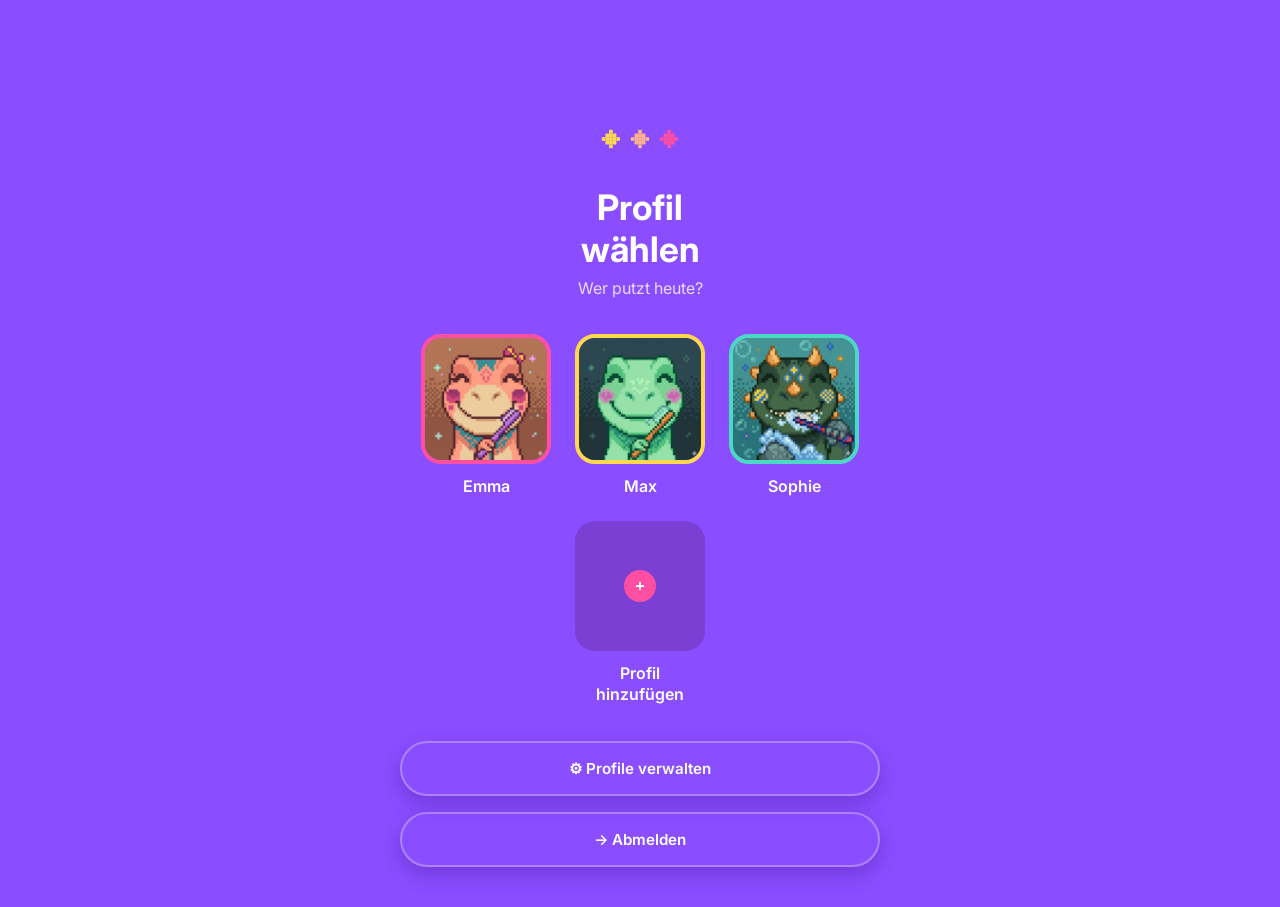
==== choose-profile.html @ 958ca7fd "feat: add generate-profile.html + link from choose-profile" ====
<!DOCTYPE html>
<html lang="de">
  <head>
    <meta charset="UTF-8" />
    <meta name="viewport" content="width=device-width, initial-scale=1.0" />
    <title>Profil wählen</title>
    <link rel="preconnect" href="https://fonts.googleapis.com" />
    <link rel="preconnect" href="https://fonts.gstatic.com" crossorigin />
    <link href="https://fonts.googleapis.com/css2?family=Cousine:ital,wght@0,400;0,700;1,400;1,700&family=Inter:ital,opsz,wght@0,14..32,100..900;1,14..32,100..900&display=swap" rel="stylesheet" />
    <link rel="stylesheet" href="css/style.css" />
  </head>
  <body>
    <main class="page-wrapper">
      <section class="login-wrapper choose-profile-wrapper">

        <div class="intro-dots-wrapper" aria-hidden="true">
          <img src="img/coloured_dots.svg" alt="" class="intro-dots" />
        </div>

        <header class="choose-profile-header">
          <h1 class="title-wrapper">Profil<br>wählen</h1>
          <p class="choose-profile-subtitle">Wer putzt heute?</p>
        </header>

        <div class="profile-grid" role="list">

          <button class="profile-card" role="listitem" data-name="Emma" data-kinder-id="1" onclick="selectProfile(this)" aria-label="Profil Emma wählen">
            <div class="profile-avatar profile-avatar--pink">
              <img src="img/profile_emma.jpg" alt="Emma" loading="lazy" />
            </div>
            <span class="profile-name">Emma</span>
          </button>

          <button class="profile-card" role="listitem" data-name="Max" data-kinder-id="2" onclick="selectProfile(this)" aria-label="Profil Max wählen">
            <div class="profile-avatar profile-avatar--yellow">
              <img src="img/profile_max.jpg" alt="Max" loading="lazy" />
            </div>
            <span class="profile-name">Max</span>
          </button>

          <button class="profile-card" role="listitem" data-name="Sophie" data-kinder-id="3" onclick="selectProfile(this)" aria-label="Profil Sophie wählen">
            <div class="profile-avatar profile-avatar--teal">
              <img src="img/profile_sophie.jpg" alt="Sophie" loading="lazy" />
            </div>
            <span class="profile-name">Sophie</span>
          </button>

          <!-- Profil hinzufügen → generate-profile.html -->
          <a href="generate-profile.html" class="profile-card" role="listitem" aria-label="Profil hinzufügen">
            <div class="profile-avatar profile-avatar--add">
              <img src="img/hinzufuegen.svg" alt="" aria-hidden="true" />
            </div>
            <span class="profile-name">Profil<br>hinzufügen</span>
          </a>

        </div>

        <div class="choose-profile-actions">
          <a href="protected.html" class="intro-button intro-button-secondary">
            <span>⚙ Profile verwalten</span>
          </a>
          <a href="api/logout.php" class="intro-button intro-button-secondary">
            <span>→ Abmelden</span>
          </a>
        </div>

      </section>
    </main>

    <script src="js/auth.js"></script>
    <script src="js/choose-profile.js"></script>
  </body>
</html>
---- css/style.css ----
/* style.css */

:root {
  --color-background: #8a4dff;
  --color-card: rgba(255, 255, 255, 0.16);
  --color-card-border: rgba(255, 255, 255, 0.18);
  --color-input-fill: #9b6fff;
  --color-input-border: #a97eff;
  --color-button-fill: #ff4fa3;
  --color-button-border: #ff8fc0;
  --color-button-secondary: #6f35c9;
  --color-circle-dark: rgba(78, 31, 148, 0.55);
  --color-circle-light: rgba(255, 255, 255, 0.18);
  --color-timer-ring: rgba(180, 145, 255, 0.45);
  --color-timer-accent: #9fe3b0;
  --color-bubble: #f0ecef;
  --color-bubble-text: #3f3151;
  --color-text: #ffffff;
  --color-text-soft: rgba(255, 255, 255, 0.8);
  --color-placeholder: rgba(255, 255, 255, 0.65);
  --color-shadow: rgba(71, 28, 156, 0.35);
  --color-dot-yellow: #ffd84f;
  --color-dot-peach: #ffb38a;
  --color-dot-pink: #ff5aa5;
  --color-dot-blue: #78d9ff;

  --radius-large: 18px;
  --radius-xl: 20px;
  --radius-full: 999px;

  --space-2xs: 0.5rem;
  --space-xs: 0.75rem;
  --space-sm: 1rem;
  --space-md: 1.5rem;
  --space-lg: 2.25rem;
  --space-xl: 3rem;

  --content-width: 345px;
  --content-width-web: 1060px;

  --page-padding-x: 16px;
  --page-padding-top: 48px;
  --page-padding-bottom: 40px;

  --title-size: 2rem;
  --label-size: 1rem;
  --input-size: 1rem;
  --button-size: 1rem;
  --link-size: 1rem;
  --card-title-size: 1.1rem;
  --card-text-size: 1rem;

  --zahn-size: 18px;
  --intro-image-width: 190px;
  --timer-size: 300px;

  --circle-button-size: 40px;
  --circle-button-icon-size: 40px;
}

/* ── Reset ── */
*, *::before, *::after { box-sizing: border-box; margin: 0; padding: 0; }
html, body { min-height: 100%; }
body { font-family: "Inter", sans-serif; background-color: var(--color-background); color: var(--color-text); }
img { display: block; max-width: 100%; }
a { color: inherit; text-decoration: none; }
button { font: inherit; border: none; background: none; cursor: pointer; }

/* ── Layout ── */
.page-wrapper {
  min-height: 100vh;
  display: grid;
  grid-template-columns: minmax(0, 1fr);
  justify-items: center;
  align-content: start;
  padding: var(--page-padding-top) var(--page-padding-x) var(--page-padding-bottom);
}

.login-wrapper {
  width: 100%;
  max-width: var(--content-width);
  display: grid;
  grid-template-columns: 1fr;
  row-gap: var(--space-lg);
}

/* ── Typography ── */
.title-wrapper {
  font-family: "Cousine", monospace;
  font-size: var(--title-size);
  font-weight: 700;
  line-height: 1.1;
  text-transform: uppercase;
}

.zahn { width: var(--zahn-size); height: var(--zahn-size); object-fit: contain; }

/* ── Introduction ── */
.intro-header-wrapper { display: grid; justify-items: center; row-gap: var(--space-xs); }
.intro-heading-wrapper { display: grid; grid-template-columns: auto 1fr auto; width: 100%; max-width: 250px; }
.intro-heading-wrapper .title-wrapper { text-align: center; font-size: 1.7rem; }
.intro-dots-wrapper { display: grid; justify-items: center; align-items: center; }
.intro-dots { width: 80px; height: auto; }
.intro-dot { width: 14px; height: 14px; transform: rotate(45deg); }
.intro-dot-yellow { background-color: var(--color-dot-yellow); }
.intro-dot-peach  { background-color: var(--color-dot-peach); }
.intro-dot-pink   { background-color: var(--color-dot-pink); }
.intro-dot-blue   { background-color: var(--color-dot-blue); }

.intro-image-wrapper { display: grid; justify-items: center; margin-top: var(--space-sm); margin-bottom: var(--space-sm); }
.intro-image { width: var(--intro-image-width); height: auto; object-fit: contain; }

.intro-card-wrapper {
  display: grid; row-gap: var(--space-sm); padding: 28px 20px 24px;
  border: 2px solid var(--color-card-border); border-radius: var(--radius-xl);
  background-color: var(--color-card); text-align: center;
}
.intro-card-title { font-size: var(--card-title-size); font-weight: 700; line-height: 1.35; }
.intro-card-text  { color: var(--color-text-soft); font-size: var(--card-text-size); line-height: 1.5; }

.intro-actions-wrapper { display: grid; grid-template-columns: 1fr; row-gap: var(--space-sm); margin-top: var(--space-sm); }

.intro-button {
  width: 100%; min-height: 58px;
  display: grid; grid-auto-flow: column; justify-content: center; align-items: center; gap: 10px;
  padding: var(--space-sm); border-radius: var(--radius-large);
  font-size: var(--button-size); font-weight: 700; box-shadow: 0 8px 18px var(--color-shadow);
}
.intro-button-primary   { background-color: var(--color-button-fill); border: 2px solid var(--color-button-border); color: var(--color-text); }
.intro-button-secondary { background-color: var(--color-button-secondary); border: 2px solid transparent; color: var(--color-text); }

/* ── Login / Register ── */
.form-wrapper  { display: grid; grid-template-columns: 1fr; row-gap: var(--space-lg); }
.input-wrapper { display: grid; grid-template-columns: 1fr; row-gap: var(--space-2xs); }
.input-wrapper label { font-size: var(--label-size); font-weight: 600; }
.input-wrapper input {
  width: 100%; min-height: 56px; padding: var(--space-sm);
  border: 2px solid var(--color-input-border); border-radius: var(--radius-large);
  background-color: var(--color-input-fill); color: var(--color-text);
  font-size: var(--input-size); outline: none;
}
.input-wrapper input::placeholder { color: var(--color-placeholder); }
.input-wrapper input:focus { border-color: var(--color-text); }

.button-wrapper { display: grid; grid-template-columns: 1fr; }
.button-wrapper button {
  width: 100%; min-height: 58px; padding: var(--space-sm);
  border: 2px solid var(--color-button-border); border-radius: var(--radius-large);
  background-color: var(--color-button-fill); color: var(--color-text);
  font-size: var(--button-size); font-weight: 700; box-shadow: 0 8px 18px var(--color-shadow);
}
.button-wrapper button:active, .intro-button:active { transform: translateY(1px); }

.register-wrapper { text-align: center; color: var(--color-text-soft); font-size: var(--link-size); font-weight: 600; }
.register-wrapper a:hover { text-decoration: underline; }

/* ── Choose Profile ── */
.choose-profile-wrapper { align-items: center; text-align: center; row-gap: var(--space-lg); padding-top: var(--space-xl); }
.choose-profile-header { display: grid; row-gap: var(--space-2xs); }
.choose-profile-header .title-wrapper { font-family: "Inter", sans-serif; font-size: 2.2rem; font-weight: 700; line-height: 1.2; text-transform: none; }
.choose-profile-subtitle { color: var(--color-text-soft); font-size: 1rem; }
.profile-grid { display: flex; flex-wrap: wrap; justify-content: center; gap: var(--space-md); width: 100%; }
.profile-card { display: grid; justify-items: center; row-gap: var(--space-xs); background: none; border: none; cursor: pointer; padding: 0; color: var(--color-text); flex: 0 0 calc(25% - var(--space-md)); min-width: 130px; max-width: 160px; }
@media (max-width: 600px) { .profile-card { flex: 0 0 calc(33.333% - var(--space-md)); } }
@media (max-width: 420px) { .profile-card { flex: 0 0 calc(50% - var(--space-md)); } }
.profile-card:active .profile-avatar { transform: scale(0.95); }
.profile-avatar { width: 100%; max-width: 130px; aspect-ratio: 1/1; border-radius: 20px; border: 4px solid transparent; overflow: hidden; transition: transform 0.15s ease; background-color: var(--color-circle-dark); }
.profile-avatar img { width: 100%; height: 100%; object-fit: cover; }
.profile-avatar--pink   { border-color: #ff4fa3; }
.profile-avatar--yellow { border-color: #ffd84f; }
.profile-avatar--teal   { border-color: #4cd9c4; }
.profile-avatar--add    { background-color: #7b3fd4; border-color: transparent; display: grid; place-items: center; }
.profile-avatar--add img { width: 40px; height: 40px; object-fit: contain; }
.profile-card--add { cursor: default; opacity: 0.85; }
.profile-name { font-size: 1rem; font-weight: 600; line-height: 1.3; text-align: center; }
.choose-profile-actions { display: grid; grid-template-columns: 1fr; row-gap: var(--space-sm); width: 100%; }
.choose-profile-actions .intro-button { background-color: transparent; border: 2px solid rgba(255,255,255,0.3); font-size: 0.95rem; font-weight: 600; min-height: 50px; border-radius: var(--radius-full); display: grid; place-items: center; }

/* ── Brushing Page ── */
.page-wrapper-brushing { padding-top: var(--page-padding-top); }

.brushing-wrapper { display: grid; grid-template-columns: 1fr; row-gap: var(--space-md); }

.brushing-header-wrapper {
  display: grid;
  grid-template-columns: var(--circle-button-size) 1fr var(--circle-button-size);
  align-items: center;
  column-gap: var(--space-sm);
}

.brushing-title-wrapper { display: grid; justify-items: center; row-gap: var(--space-2xs); text-align: center; }
.brushing-title-wrapper .title-wrapper { font-size: 1.95rem; }
.brushing-name { color: var(--color-text-soft); font-size: 1.25rem; line-height: 1.3; }

.circle-button { width: var(--circle-button-size); height: var(--circle-button-size); min-width: var(--circle-button-size); min-height: var(--circle-button-size); display: grid; place-items: center; border-radius: 50%; background-color: var(--color-circle-dark); box-shadow: 0 6px 14px var(--color-shadow); }
.circle-button-light { background-color: var(--color-circle-light); }
.circle-button-icon  { width: var(--circle-button-icon-size); height: var(--circle-button-icon-size); object-fit: contain; }

.brushing-stage-wrapper { display: grid; grid-template-columns: 1fr; row-gap: var(--space-lg); justify-items: center; align-items: center; }

.timer-wrapper { display: grid; justify-items: center; width: 100%; }

.brushing-character-wrapper { display: grid; justify-items: center; row-gap: var(--space-sm); }
.brushing-image-wrapper { margin: 0; }
.brushing-image { width: 145px; }

.speech-bubble-wrapper {
  width: 100%; max-width: 220px; justify-self: center; position: relative;
  padding: 18px 20px; border-radius: 16px; background-color: var(--color-bubble);
  box-shadow: 0 8px 18px rgba(49,25,93,0.2); text-align: center;
}
.speech-bubble-wrapper::before {
  content: ""; position: absolute; top: -10px; left: 50%;
  width: 20px; height: 20px; background-color: var(--color-bubble);
  transform: translateX(-50%) rotate(45deg);
}
.speech-bubble-text { color: var(--color-bubble-text); font-size: 1.1rem; line-height: 1.35; }

.brushing-actions-wrapper { display: grid; grid-template-columns: 1fr; row-gap: var(--space-sm); }
.button-icon-image { width: 14px; height: 14px; object-fit: contain; }
.navigation { display: none; }

/* ── Ring Timer ── */
.ring-timer {
  position: relative;
  width: min(var(--timer-size), 100%);
  aspect-ratio: 1;
}
.ring-svg {
  width: 100%; height: 100%;
  transform: rotate(-90deg);
}
.ring-track {
  fill: none;
  stroke: rgba(180, 145, 255, 0.35);
  stroke-width: 18;
}
.ring-progress {
  fill: none;
  stroke: #9fe3b0;
  stroke-width: 18;
  stroke-linecap: round;
  transition: stroke-dashoffset 0.9s ease;
}
.ring-center {
  position: absolute; inset: 0;
  display: flex;
  flex-direction: column;
  align-items: center;
  justify-content: center;
  gap: var(--space-xs);
}

.ring-time {
  font-family: "Cousine", monospace;
  font-size: clamp(2.8rem, 15vw, 5rem);
  font-weight: 500; line-height: 1;
  color: var(--color-text);
}

/* ── Sensor Badge ── */
.sensor-badge {
  display: inline-flex; align-items: center; gap: 8px;
  padding: 6px 16px; border-radius: var(--radius-full);
  font-size: .85rem; font-weight: 700;
  background: rgba(255,255,255,.15);
  border: 1px solid rgba(255,255,255,.22);
}
.sensor-dot { width: 8px; height: 8px; border-radius: 50%; flex-shrink: 0; }
.sensor-badge.active .sensor-dot {
  background: var(--color-timer-accent);
  box-shadow: 0 0 0 3px rgba(159,227,176,.35);
  animation: blink-dot 1s ease-in-out infinite;
}
.sensor-badge.waiting .sensor-dot { background: var(--color-dot-yellow); }
.sensor-badge.paused  .sensor-dot { background: var(--color-dot-peach); }

@keyframes blink-dot {
  0%,100% { opacity:1; } 50% { opacity:.3; }
}

/* ── Responsive ── */
@media (min-width: 480px) {
  :root {
    --content-width: 360px;
    --title-size: 2.1rem;
    --intro-image-width: 205px;
    --timer-size: 340px;
  }
  .intro-heading-wrapper { max-width: 265px; }
}

@media (min-width: 768px) {
  :root {
    --content-width: 440px;
    --page-padding-top: 80px;
    --title-size: 2.2rem;
    --label-size: 1.05rem;
    --input-size: 1.05rem;
    --button-size: 1.05rem;
    --link-size: 1.05rem;
    --card-title-size: 1.3rem;
    --card-text-size: 1.05rem;
    --zahn-size: 20px;
    --intro-image-width: 220px;
    --timer-size: 420px;
  }
  .intro-heading-wrapper { max-width: 290px; }
  .intro-heading-wrapper .title-wrapper { font-size: 1.95rem; }
  .intro-card-wrapper { padding: 32px 28px 28px; }
  .brushing-title-wrapper .title-wrapper { font-size: 2.2rem; }
  .brushing-image { width: 165px; }
}

@media (min-width: 900px) {
  .page-wrapper-brushing { padding-top: 88px; padding-bottom: 64px; }

  .brushing-wrapper { max-width: var(--content-width-web); row-gap: 56px; }

  .brushing-stage-wrapper {
    grid-template-columns: 1fr auto;
    align-items: center;
    column-gap: 48px;
    width: 100%;
    justify-self: center;
  }

  .timer-wrapper    { justify-self: end; align-self: center; }

  .brushing-character-wrapper { justify-self: start; align-self: center; row-gap: 12px; }
  .speech-bubble-wrapper { max-width: 168px; padding: 16px 18px; }
  .speech-bubble-text { font-size: 1rem; }

  .brushing-actions-wrapper { width: 100%; max-width: 460px; justify-self: center; margin-top: 0; }
  .intro-button { min-height: 48px; font-size: 0.95rem; }
}

@media (min-width: 1024px) {
  :root {
    --content-width: 480px;
    --page-padding-x: 32px;
    --title-size: 2.4rem;
    --zahn-size: 22px;
    --intro-image-width: 235px;
    --timer-size: 500px;
  }
}

@media (min-width: 1440px) {
  :root {
    --content-width: 520px;
    --title-size: 2.6rem;
    --zahn-size: 24px;
    --intro-image-width: 250px;
  }
}
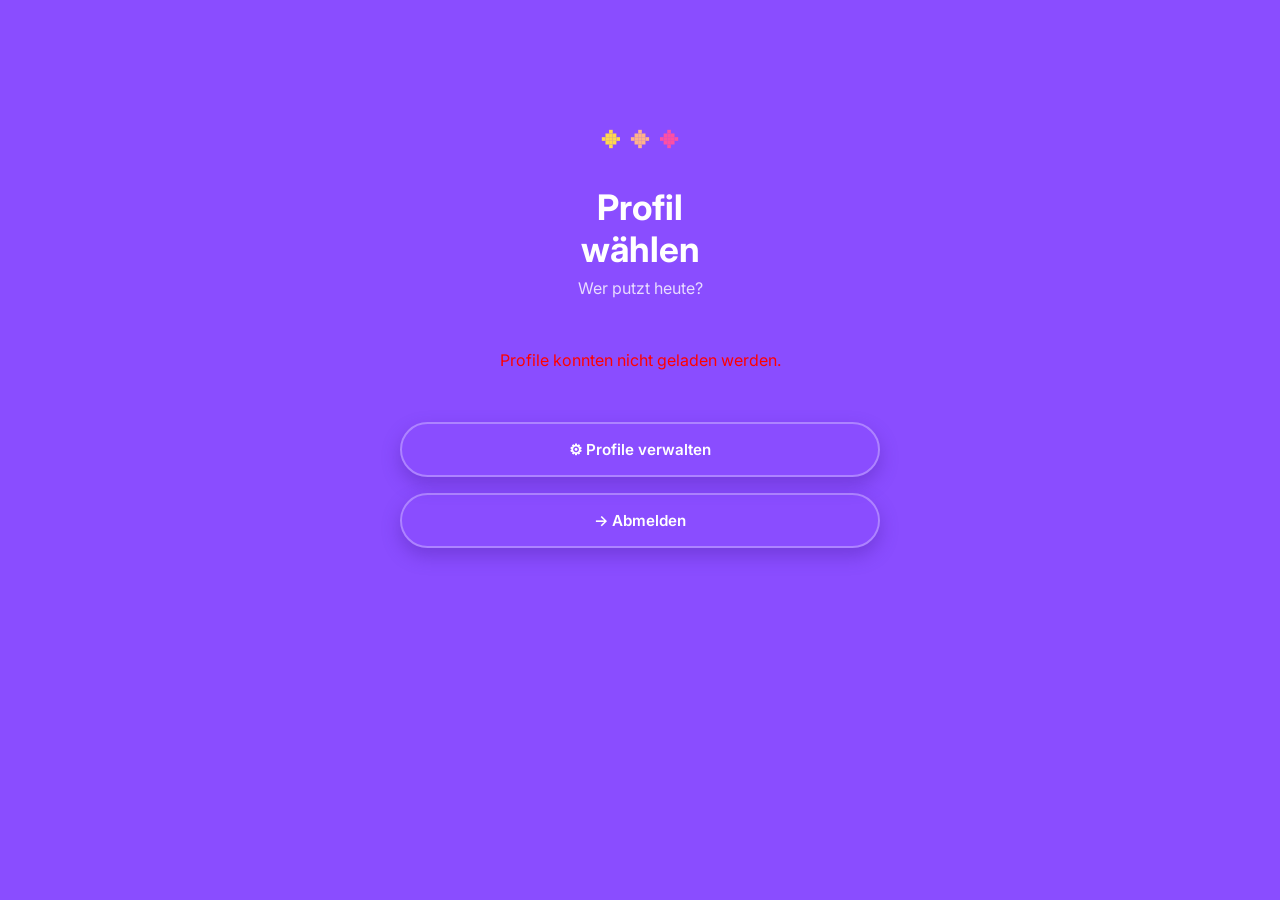
==== commit 0faabdda: "feat: dynamische Profile – zufälliger Avatar, choose-profile ohne hardcode, Name aus DB auf index.ht" ====
--- a/choose-profile.html
+++ b/choose-profile.html
@@ -22,37 +22,12 @@
           <p class="choose-profile-subtitle">Wer putzt heute?</p>
         </header>
 
-        <div class="profile-grid" role="list">
-
-          <button class="profile-card" role="listitem" data-name="Emma" data-kinder-id="1" onclick="selectProfile(this)" aria-label="Profil Emma wählen">
-            <div class="profile-avatar profile-avatar--pink">
-              <img src="img/profile_emma.jpg" alt="Emma" loading="lazy" />
-            </div>
-            <span class="profile-name">Emma</span>
-          </button>
-
-          <button class="profile-card" role="listitem" data-name="Max" data-kinder-id="2" onclick="selectProfile(this)" aria-label="Profil Max wählen">
-            <div class="profile-avatar profile-avatar--yellow">
-              <img src="img/profile_max.jpg" alt="Max" loading="lazy" />
-            </div>
-            <span class="profile-name">Max</span>
-          </button>
-
-          <button class="profile-card" role="listitem" data-name="Sophie" data-kinder-id="3" onclick="selectProfile(this)" aria-label="Profil Sophie wählen">
-            <div class="profile-avatar profile-avatar--teal">
-              <img src="img/profile_sophie.jpg" alt="Sophie" loading="lazy" />
-            </div>
-            <span class="profile-name">Sophie</span>
-          </button>
-
-          <!-- Profil hinzufügen → generate-profile.html -->
-          <a href="generate-profile.html" class="profile-card" role="listitem" aria-label="Profil hinzufügen">
-            <div class="profile-avatar profile-avatar--add">
-              <img src="img/hinzufuegen.svg" alt="" aria-hidden="true" />
-            </div>
-            <span class="profile-name">Profil<br>hinzufügen</span>
-          </a>
-
+        <!-- Profile werden per JS befüllt -->
+        <div class="profile-grid" role="list" id="profileGrid">
+          <div class="profile-card profile-loading" aria-label="Lädt…" aria-busy="true">
+            <div class="profile-avatar"></div>
+            <span class="profile-name">…</span>
+          </div>
         </div>
 
         <div class="choose-profile-actions">
@@ -69,5 +44,61 @@
 
     <script src="js/auth.js"></script>
     <script src="js/choose-profile.js"></script>
+    <script>
+      async function loadProfiles() {
+        const grid = document.getElementById('profileGrid');
+
+        try {
+          const res  = await fetch('api/get-profiles.php');
+          const data = await res.json();
+
+          // Grid leeren (Lade-Platzhalter entfernen)
+          grid.innerHTML = '';
+
+          if (data.status === 'success') {
+            data.kinder.forEach(kind => {
+              const btn = document.createElement('button');
+              btn.className = 'profile-card';
+              btn.setAttribute('role', 'listitem');
+              btn.setAttribute('data-name', kind.name);
+              btn.setAttribute('data-kinder-id', kind.id);
+              btn.setAttribute('aria-label', 'Profil ' + kind.name + ' wählen');
+              btn.addEventListener('click', () => selectProfile(btn));
+
+              // Avatar: Bild wenn vorhanden, sonst Initiale
+              const avatarHTML = kind.avatar
+                ? `<img src="/${kind.avatar}" alt="${kind.name}" loading="lazy" />`
+                : `<span class="profile-initial">${kind.name.charAt(0).toUpperCase()}</span>`;
+
+              btn.innerHTML = `
+                <div class="profile-avatar">${avatarHTML}</div>
+                <span class="profile-name">${kind.name}</span>
+              `;
+              grid.appendChild(btn);
+            });
+          }
+
+          // "Profil hinzufügen"-Button immer am Ende
+          const addLink = document.createElement('a');
+          addLink.href = 'generate-profile.html';
+          addLink.className = 'profile-card';
+          addLink.setAttribute('role', 'listitem');
+          addLink.setAttribute('aria-label', 'Profil hinzufügen');
+          addLink.innerHTML = `
+            <div class="profile-avatar profile-avatar--add">
+              <img src="img/hinzufuegen.svg" alt="" aria-hidden="true" />
+            </div>
+            <span class="profile-name">Profil<br>hinzufügen</span>
+          `;
+          grid.appendChild(addLink);
+
+        } catch (e) {
+          console.error('Profile laden fehlgeschlagen:', e);
+          grid.innerHTML = '<p style="color:var(--color-error,red);padding:1rem;">Profile konnten nicht geladen werden.</p>';
+        }
+      }
+
+      loadProfiles();
+    </script>
   </body>
 </html>
--- a/css/style.css
+++ b/css/style.css
@@ -176,6 +176,128 @@
 .choose-profile-actions { display: grid; grid-template-columns: 1fr; row-gap: var(--space-sm); width: 100%; }
 .choose-profile-actions .intro-button { background-color: transparent; border: 2px solid rgba(255,255,255,0.3); font-size: 0.95rem; font-weight: 600; min-height: 50px; border-radius: var(--radius-full); display: grid; place-items: center; }
 
+/* ── Generate Profile ── */
+.gen-profile-wrapper {
+  row-gap: var(--space-lg);
+  padding-top: var(--space-sm);
+}
+
+.gen-profile-header {
+  display: grid;
+  grid-template-columns: var(--circle-button-size) 1fr;
+  align-items: start;
+  column-gap: var(--space-sm);
+}
+
+.gen-profile-title {
+  font-family: "Inter", sans-serif;
+  font-size: 2.2rem;
+  font-weight: 700;
+  line-height: 1.15;
+  text-transform: none;
+  text-align: center;
+  padding-right: var(--circle-button-size);
+}
+
+/* Avatar */
+.gen-avatar-wrapper {
+  display: grid;
+  justify-items: center;
+  row-gap: var(--space-xs);
+}
+
+.gen-avatar-img-box {
+  position: relative;
+  width: 150px;
+  height: 150px;
+}
+
+.gen-avatar-img {
+  width: 150px;
+  height: 150px;
+  border-radius: var(--radius-xl);
+  object-fit: cover;
+  border: 3px solid #ff8fc0;
+  display: block;
+}
+
+.gen-avatar-edit-btn {
+  position: absolute;
+  bottom: -8px;
+  right: -8px;
+  width: 44px;
+  height: 44px;
+  border-radius: 50%;
+  background: #ff4fa3;
+  color: #fff;
+  display: grid;
+  place-items: center;
+  box-shadow: 0 4px 14px rgba(0,0,0,0.3);
+  border: none;
+  cursor: pointer;
+  transition: transform 0.15s ease;
+}
+.gen-avatar-edit-btn:active { transform: scale(0.93); }
+
+.gen-avatar-label {
+  color: var(--color-text-soft);
+  font-size: 0.9rem;
+  font-weight: 600;
+  margin-top: var(--space-2xs);
+}
+
+/* Form card */
+.gen-form-card {
+  width: 100%;
+  background: var(--color-card);
+  border: 1px solid var(--color-card-border);
+  border-radius: var(--radius-xl);
+  padding: 24px 20px 28px;
+  display: grid;
+  row-gap: var(--space-md);
+}
+
+/* Input with info icon */
+.gen-input-icon-wrapper {
+  position: relative;
+  display: grid;
+}
+.gen-input-icon-wrapper input {
+  padding-right: 52px;
+}
+
+.gen-info-btn {
+  position: absolute;
+  right: 12px;
+  top: 50%;
+  transform: translateY(-50%);
+  width: 34px;
+  height: 34px;
+  border-radius: 8px;
+  background: rgba(255,255,255,0.18);
+  border: none;
+  display: grid;
+  place-items: center;
+  color: var(--color-text);
+  cursor: pointer;
+  transition: background 0.15s ease;
+}
+.gen-info-btn:hover { background: rgba(255,255,255,0.28); }
+
+.gen-info-text {
+  color: var(--color-text-soft);
+  font-size: 0.85rem;
+  line-height: 1.5;
+  margin-top: var(--space-2xs);
+}
+
+/* Submit button — pill shape */
+.gen-submit-btn {
+  border-radius: var(--radius-full) !important;
+  min-height: 62px !important;
+  font-size: 1.05rem !important;
+}
+
 /* ── Brushing Page ── */
 .page-wrapper-brushing { padding-top: var(--page-padding-top); }
 
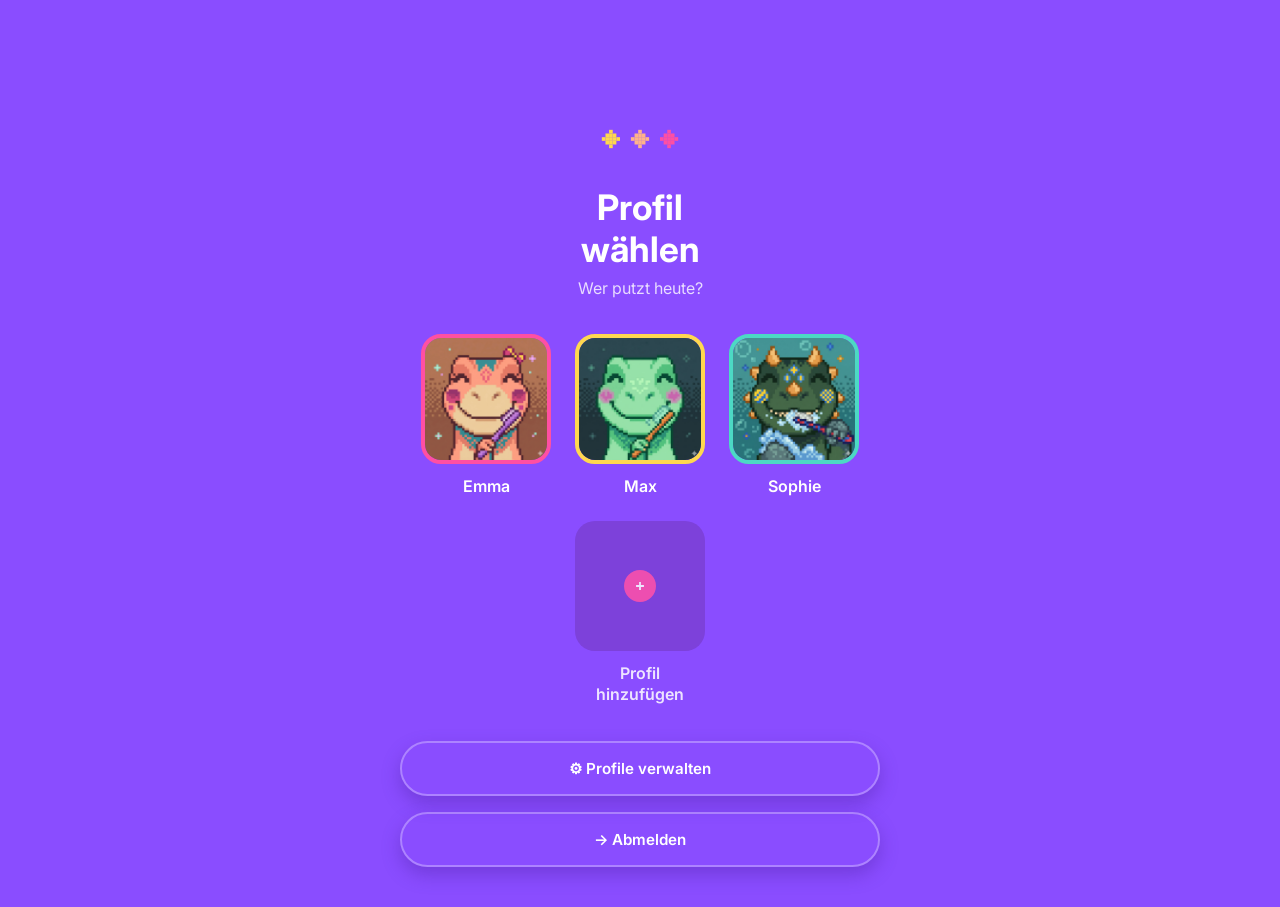
==== commit 7877bed9: "choose profile update" ====
--- a/choose-profile.html
+++ b/choose-profile.html
@@ -4,32 +4,95 @@
     <meta charset="UTF-8" />
     <meta name="viewport" content="width=device-width, initial-scale=1.0" />
     <title>Profil wählen</title>
+
+    <!-- Google Fonts -->
     <link rel="preconnect" href="https://fonts.googleapis.com" />
     <link rel="preconnect" href="https://fonts.gstatic.com" crossorigin />
-    <link href="https://fonts.googleapis.com/css2?family=Cousine:ital,wght@0,400;0,700;1,400;1,700&family=Inter:ital,opsz,wght@0,14..32,100..900;1,14..32,100..900&display=swap" rel="stylesheet" />
+    <link
+      href="https://fonts.googleapis.com/css2?family=Cousine:ital,wght@0,400;0,700;1,400;1,700&family=Inter:ital,opsz,wght@0,14..32,100..900;1,14..32,100..900&display=swap"
+      rel="stylesheet"
+    />
+
     <link rel="stylesheet" href="css/style.css" />
   </head>
   <body>
     <main class="page-wrapper">
       <section class="login-wrapper choose-profile-wrapper">
 
+        <!-- Deko-Punkte oben -->
         <div class="intro-dots-wrapper" aria-hidden="true">
           <img src="img/coloured_dots.svg" alt="" class="intro-dots" />
         </div>
 
+        <!-- Titel -->
         <header class="choose-profile-header">
           <h1 class="title-wrapper">Profil<br>wählen</h1>
           <p class="choose-profile-subtitle">Wer putzt heute?</p>
         </header>
 
-        <!-- Profile werden per JS befüllt -->
-        <div class="profile-grid" role="list" id="profileGrid">
-          <div class="profile-card profile-loading" aria-label="Lädt…" aria-busy="true">
-            <div class="profile-avatar"></div>
-            <span class="profile-name">…</span>
+        <!-- Profilgitter: 4 Kolonnen Desktop → 3 → 2 Mobile -->
+        <div class="profile-grid" role="list">
+
+          <!-- Profil: Emma | data-kinder-id = ID aus kinder-Tabelle -->
+          <button
+            class="profile-card"
+            role="listitem"
+            data-name="Emma"
+            data-kinder-id="1"
+            onclick="selectProfile(this)"
+            aria-label="Profil Emma wählen"
+          >
+            <div class="profile-avatar profile-avatar--pink">
+              <img src="img/profile_emma.jpg" alt="Emma" loading="lazy" />
+            </div>
+            <span class="profile-name">Emma</span>
+          </button>
+
+          <!-- Profil: Max -->
+          <button
+            class="profile-card"
+            role="listitem"
+            data-name="Max"
+            data-kinder-id="2"
+            onclick="selectProfile(this)"
+            aria-label="Profil Max wählen"
+          >
+            <div class="profile-avatar profile-avatar--yellow">
+              <img src="img/profile_max.jpg" alt="Max" loading="lazy" />
+            </div>
+            <span class="profile-name">Max</span>
+          </button>
+
+          <!-- Profil: Sophie -->
+          <button
+            class="profile-card"
+            role="listitem"
+            data-name="Sophie"
+            data-kinder-id="3"
+            onclick="selectProfile(this)"
+            aria-label="Profil Sophie wählen"
+          >
+            <div class="profile-avatar profile-avatar--teal">
+              <img src="img/profile_sophie.jpg" alt="Sophie" loading="lazy" />
+            </div>
+            <span class="profile-name">Sophie</span>
+          </button>
+
+          <!-- Profil hinzufügen (noch nicht aktiv) -->
+          <div
+            class="profile-card profile-card--add"
+            role="listitem"
+            aria-label="Profil hinzufügen (noch nicht verfügbar)"
+          >
+            <div class="profile-avatar profile-avatar--add">
+              <img src="img/hinzufuegen.svg" alt="" aria-hidden="true" />
+            </div>
+            <span class="profile-name">Profil<br>hinzufügen</span>
           </div>
+
         </div>
 
+        <!-- Aktionsbuttons -->
         <div class="choose-profile-actions">
           <a href="protected.html" class="intro-button intro-button-secondary">
             <span>⚙ Profile verwalten</span>
@@ -44,61 +107,5 @@
 
     <script src="js/auth.js"></script>
     <script src="js/choose-profile.js"></script>
-    <script>
-      async function loadProfiles() {
-        const grid = document.getElementById('profileGrid');
-
-        try {
-          const res  = await fetch('api/get-profiles.php');
-          const data = await res.json();
-
-          // Grid leeren (Lade-Platzhalter entfernen)
-          grid.innerHTML = '';
-
-          if (data.status === 'success') {
-            data.kinder.forEach(kind => {
-              const btn = document.createElement('button');
-              btn.className = 'profile-card';
-              btn.setAttribute('role', 'listitem');
-              btn.setAttribute('data-name', kind.name);
-              btn.setAttribute('data-kinder-id', kind.id);
-              btn.setAttribute('aria-label', 'Profil ' + kind.name + ' wählen');
-              btn.addEventListener('click', () => selectProfile(btn));
-
-              // Avatar: Bild wenn vorhanden, sonst Initiale
-              const avatarHTML = kind.avatar
-                ? `<img src="/${kind.avatar}" alt="${kind.name}" loading="lazy" />`
-                : `<span class="profile-initial">${kind.name.charAt(0).toUpperCase()}</span>`;
-
-              btn.innerHTML = `
-                <div class="profile-avatar">${avatarHTML}</div>
-                <span class="profile-name">${kind.name}</span>
-              `;
-              grid.appendChild(btn);
-            });
-          }
-
-          // "Profil hinzufügen"-Button immer am Ende
-          const addLink = document.createElement('a');
-          addLink.href = 'generate-profile.html';
-          addLink.className = 'profile-card';
-          addLink.setAttribute('role', 'listitem');
-          addLink.setAttribute('aria-label', 'Profil hinzufügen');
-          addLink.innerHTML = `
-            <div class="profile-avatar profile-avatar--add">
-              <img src="img/hinzufuegen.svg" alt="" aria-hidden="true" />
-            </div>
-            <span class="profile-name">Profil<br>hinzufügen</span>
-          `;
-          grid.appendChild(addLink);
-
-        } catch (e) {
-          console.error('Profile laden fehlgeschlagen:', e);
-          grid.innerHTML = '<p style="color:var(--color-error,red);padding:1rem;">Profile konnten nicht geladen werden.</p>';
-        }
-      }
-
-      loadProfiles();
-    </script>
   </body>
-</html>
+</html>
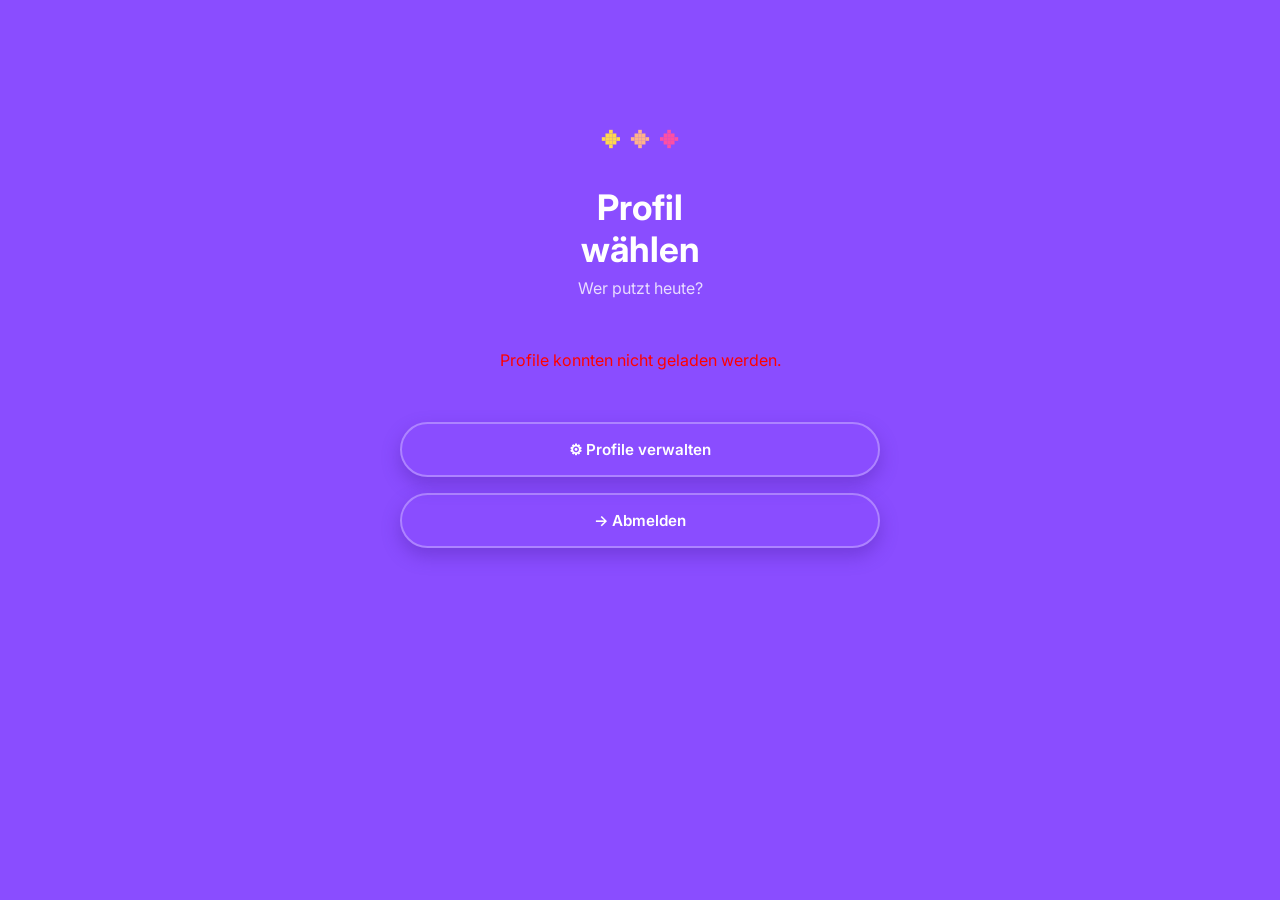
==== commit f179baad: "update choose-profile" ====
--- a/choose-profile.html
+++ b/choose-profile.html
@@ -4,95 +4,29 @@
     <meta charset="UTF-8" />
     <meta name="viewport" content="width=device-width, initial-scale=1.0" />
     <title>Profil wählen</title>
-
-    <!-- Google Fonts -->
     <link rel="preconnect" href="https://fonts.googleapis.com" />
     <link rel="preconnect" href="https://fonts.gstatic.com" crossorigin />
-    <link
-      href="https://fonts.googleapis.com/css2?family=Cousine:ital,wght@0,400;0,700;1,400;1,700&family=Inter:ital,opsz,wght@0,14..32,100..900;1,14..32,100..900&display=swap"
-      rel="stylesheet"
-    />
-
+    <link href="https://fonts.googleapis.com/css2?family=Cousine:ital,wght@0,400;0,700;1,400;1,700&family=Inter:ital,opsz,wght@0,14..32,100..900;1,14..32,100..900&display=swap" rel="stylesheet" />
     <link rel="stylesheet" href="css/style.css" />
   </head>
   <body>
     <main class="page-wrapper">
       <section class="login-wrapper choose-profile-wrapper">
 
-        <!-- Deko-Punkte oben -->
         <div class="intro-dots-wrapper" aria-hidden="true">
           <img src="img/coloured_dots.svg" alt="" class="intro-dots" />
         </div>
 
-        <!-- Titel -->
         <header class="choose-profile-header">
           <h1 class="title-wrapper">Profil<br>wählen</h1>
           <p class="choose-profile-subtitle">Wer putzt heute?</p>
         </header>
 
-        <!-- Profilgitter: 4 Kolonnen Desktop → 3 → 2 Mobile -->
-        <div class="profile-grid" role="list">
-
-          <!-- Profil: Emma | data-kinder-id = ID aus kinder-Tabelle -->
-          <button
-            class="profile-card"
-            role="listitem"
-            data-name="Emma"
-            data-kinder-id="1"
-            onclick="selectProfile(this)"
-            aria-label="Profil Emma wählen"
-          >
-            <div class="profile-avatar profile-avatar--pink">
-              <img src="img/profile_emma.jpg" alt="Emma" loading="lazy" />
-            </div>
-            <span class="profile-name">Emma</span>
-          </button>
-
-          <!-- Profil: Max -->
-          <button
-            class="profile-card"
-            role="listitem"
-            data-name="Max"
-            data-kinder-id="2"
-            onclick="selectProfile(this)"
-            aria-label="Profil Max wählen"
-          >
-            <div class="profile-avatar profile-avatar--yellow">
-              <img src="img/profile_max.jpg" alt="Max" loading="lazy" />
-            </div>
-            <span class="profile-name">Max</span>
-          </button>
-
-          <!-- Profil: Sophie -->
-          <button
-            class="profile-card"
-            role="listitem"
-            data-name="Sophie"
-            data-kinder-id="3"
-            onclick="selectProfile(this)"
-            aria-label="Profil Sophie wählen"
-          >
-            <div class="profile-avatar profile-avatar--teal">
-              <img src="img/profile_sophie.jpg" alt="Sophie" loading="lazy" />
-            </div>
-            <span class="profile-name">Sophie</span>
-          </button>
-
-          <!-- Profil hinzufügen (noch nicht aktiv) -->
-          <div
-            class="profile-card profile-card--add"
-            role="listitem"
-            aria-label="Profil hinzufügen (noch nicht verfügbar)"
-          >
-            <div class="profile-avatar profile-avatar--add">
-              <img src="img/hinzufuegen.svg" alt="" aria-hidden="true" />
-            </div>
-            <span class="profile-name">Profil<br>hinzufügen</span>
-          </div>
-
+        <!-- ✅ id="profileGrid" MUSS vorhanden sein – JS füllt dieses Element -->
+        <div class="profile-grid" role="list" id="profileGrid">
+          <!-- wird per JavaScript befüllt -->
         </div>
 
-        <!-- Aktionsbuttons -->
         <div class="choose-profile-actions">
           <a href="protected.html" class="intro-button intro-button-secondary">
             <span>⚙ Profile verwalten</span>
@@ -107,5 +41,59 @@
 
     <script src="js/auth.js"></script>
     <script src="js/choose-profile.js"></script>
+    <script>
+      async function loadProfiles() {
+        const grid = document.getElementById('profileGrid');
+
+        try {
+          const res  = await fetch('api/get-profiles.php');
+          const data = await res.json();
+
+          grid.innerHTML = '';
+
+          if (data.status === 'success') {
+            data.kinder.forEach(kind => {
+              const btn = document.createElement('button');
+              btn.className = 'profile-card';
+              btn.setAttribute('role', 'listitem');
+              btn.setAttribute('data-name', kind.name);
+              btn.setAttribute('data-kinder-id', kind.id);
+              btn.setAttribute('aria-label', 'Profil ' + kind.name + ' wählen');
+              btn.addEventListener('click', () => selectProfile(btn));
+
+              const avatarHTML = kind.avatar
+                ? `<img src="/${kind.avatar}" alt="${kind.name}" loading="lazy" />`
+                : `<span class="profile-initial">${kind.name.charAt(0).toUpperCase()}</span>`;
+
+              btn.innerHTML = `
+                <div class="profile-avatar">${avatarHTML}</div>
+                <span class="profile-name">${kind.name}</span>
+              `;
+              grid.appendChild(btn);
+            });
+          }
+
+          // ✅ Als <a>-Tag damit der Link wirklich funktioniert
+          const addLink = document.createElement('a');
+          addLink.href = 'generate-profile.html';
+          addLink.className = 'profile-card';
+          addLink.setAttribute('role', 'listitem');
+          addLink.setAttribute('aria-label', 'Profil hinzufügen');
+          addLink.innerHTML = `
+            <div class="profile-avatar profile-avatar--add">
+              <img src="img/hinzufuegen.svg" alt="" aria-hidden="true" />
+            </div>
+            <span class="profile-name">Profil<br>hinzufügen</span>
+          `;
+          grid.appendChild(addLink);
+
+        } catch (e) {
+          console.error('Profile laden fehlgeschlagen:', e);
+          grid.innerHTML = '<p style="color:red;padding:1rem;">Profile konnten nicht geladen werden.</p>';
+        }
+      }
+
+      loadProfiles();
+    </script>
   </body>
 </html>
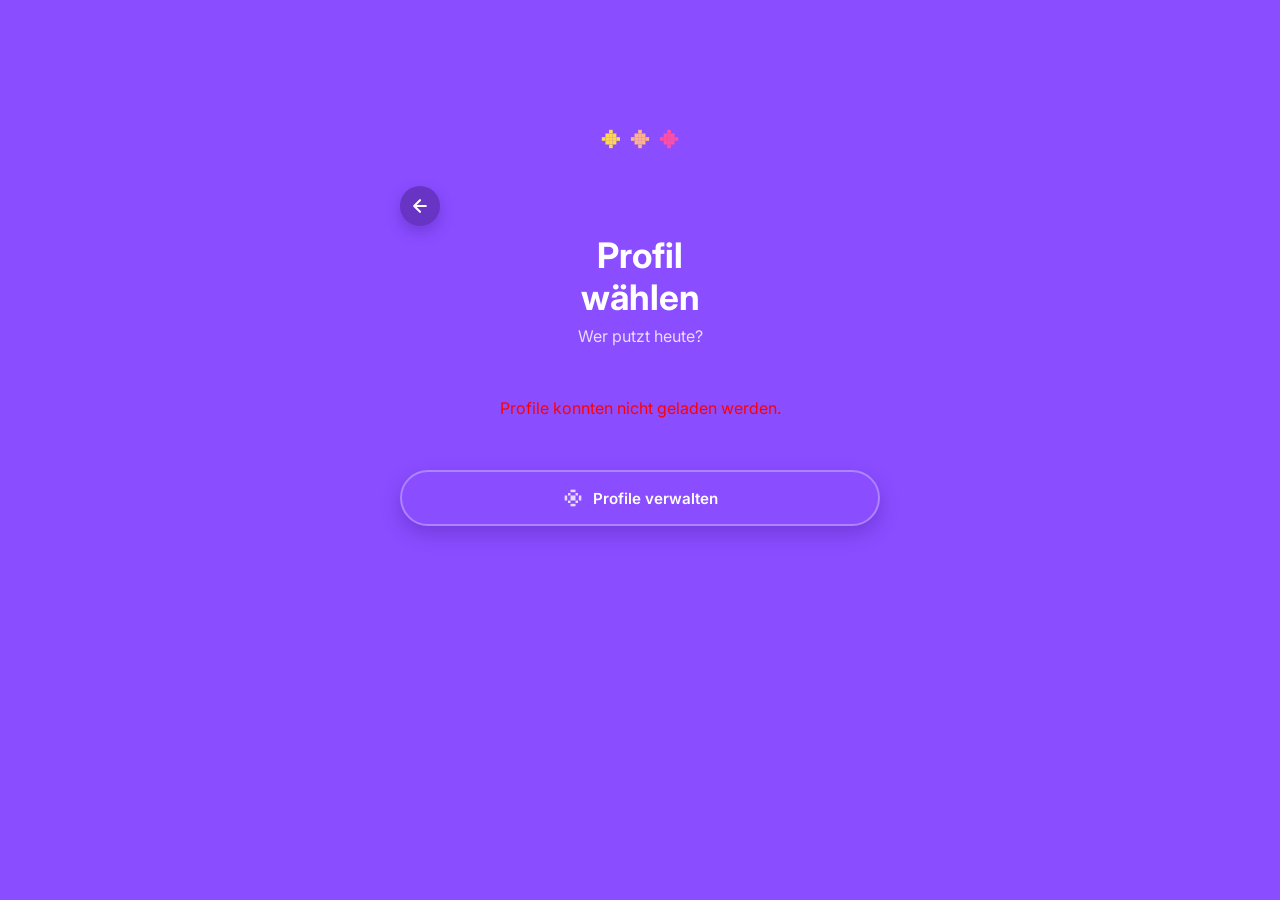
==== commit 9b75212b: "updating lösch + edit funktion" ====
--- a/choose-profile.html
+++ b/choose-profile.html
@@ -1,4 +1,4 @@
-<!DOCTYPE html>
+<!doctype html>
 <html lang="de">
   <head>
     <meta charset="UTF-8" />
@@ -6,21 +6,30 @@
     <title>Profil wählen</title>
     <link rel="preconnect" href="https://fonts.googleapis.com" />
     <link rel="preconnect" href="https://fonts.gstatic.com" crossorigin />
-    <link href="https://fonts.googleapis.com/css2?family=Cousine:ital,wght@0,400;0,700;1,400;1,700&family=Inter:ital,opsz,wght@0,14..32,100..900;1,14..32,100..900&display=swap" rel="stylesheet" />
+    <link
+      href="https://fonts.googleapis.com/css2?family=Cousine:ital,wght@0,400;0,700;1,400;1,700&family=Inter:ital,opsz,wght@0,14..32,100..900;1,14..32,100..900&display=swap"
+      rel="stylesheet"
+    />
     <link rel="stylesheet" href="css/style.css" />
   </head>
   <body>
     <main class="page-wrapper">
       <section class="login-wrapper choose-profile-wrapper">
-
         <div class="intro-dots-wrapper" aria-hidden="true">
           <img src="img/coloured_dots.svg" alt="" class="intro-dots" />
         </div>
 
         <header class="choose-profile-header">
-          <h1 class="title-wrapper">Profil<br>wählen</h1>
-          <p class="choose-profile-subtitle">Wer putzt heute?</p>
-        </header>
+  <a href="login.html" class="circle-button" aria-label="Zurück">
+    <svg width="20" height="20" viewBox="0 0 24 24" fill="none"
+         stroke="currentColor" stroke-width="2.5" stroke-linecap="round"
+         stroke-linejoin="round" aria-hidden="true">
+      <path d="M19 12H5M12 5l-7 7 7 7"/>
+    </svg>
+  </a>
+  <h1 class="title-wrapper">Profil<br>wählen</h1>
+  <p class="choose-profile-subtitle">Wer putzt heute?</p>
+</header>
 
         <!-- ✅ id="profileGrid" MUSS vorhanden sein – JS füllt dieses Element -->
         <div class="profile-grid" role="list" id="profileGrid">
@@ -28,14 +37,20 @@
         </div>
 
         <div class="choose-profile-actions">
-          <a href="protected.html" class="intro-button intro-button-secondary">
-            <span>⚙ Profile verwalten</span>
-          </a>
-          <a href="api/logout.php" class="intro-button intro-button-secondary">
-            <span>→ Abmelden</span>
+          <a
+            href="edit-profile.html"
+            class="intro-button intro-button-secondary"
+          >
+            <img
+              src="img/edit-profile.svg"
+              alt=""
+              width="20"
+              height="20"
+              aria-hidden="true"
+            />
+            <span>Profile verwalten</span>
           </a>
         </div>
-
       </section>
     </main>
 
@@ -43,23 +58,23 @@
     <script src="js/choose-profile.js"></script>
     <script>
       async function loadProfiles() {
-        const grid = document.getElementById('profileGrid');
+        const grid = document.getElementById("profileGrid");
 
         try {
-          const res  = await fetch('api/get-profiles.php');
+          const res = await fetch("api/get-profiles.php");
           const data = await res.json();
 
-          grid.innerHTML = '';
+          grid.innerHTML = "";
 
-          if (data.status === 'success') {
-            data.kinder.forEach(kind => {
-              const btn = document.createElement('button');
-              btn.className = 'profile-card';
-              btn.setAttribute('role', 'listitem');
-              btn.setAttribute('data-name', kind.name);
-              btn.setAttribute('data-kinder-id', kind.id);
-              btn.setAttribute('aria-label', 'Profil ' + kind.name + ' wählen');
-              btn.addEventListener('click', () => selectProfile(btn));
+          if (data.status === "success") {
+            data.kinder.forEach((kind) => {
+              const btn = document.createElement("button");
+              btn.className = "profile-card";
+              btn.setAttribute("role", "listitem");
+              btn.setAttribute("data-name", kind.name);
+              btn.setAttribute("data-kinder-id", kind.id);
+              btn.setAttribute("aria-label", "Profil " + kind.name + " wählen");
+              btn.addEventListener("click", () => selectProfile(btn));
 
               const avatarHTML = kind.avatar
                 ? `<img src="/${kind.avatar}" alt="${kind.name}" loading="lazy" />`
@@ -74,11 +89,11 @@
           }
 
           // ✅ Als <a>-Tag damit der Link wirklich funktioniert
-          const addLink = document.createElement('a');
-          addLink.href = 'generate-profile.html';
-          addLink.className = 'profile-card';
-          addLink.setAttribute('role', 'listitem');
-          addLink.setAttribute('aria-label', 'Profil hinzufügen');
+          const addLink = document.createElement("a");
+          addLink.href = "generate-profile.html";
+          addLink.className = "profile-card";
+          addLink.setAttribute("role", "listitem");
+          addLink.setAttribute("aria-label", "Profil hinzufügen");
           addLink.innerHTML = `
             <div class="profile-avatar profile-avatar--add">
               <img src="img/hinzufuegen.svg" alt="" aria-hidden="true" />
@@ -86,14 +101,14 @@
             <span class="profile-name">Profil<br>hinzufügen</span>
           `;
           grid.appendChild(addLink);
-
         } catch (e) {
-          console.error('Profile laden fehlgeschlagen:', e);
-          grid.innerHTML = '<p style="color:red;padding:1rem;">Profile konnten nicht geladen werden.</p>';
+          console.error("Profile laden fehlgeschlagen:", e);
+          grid.innerHTML =
+            '<p style="color:red;padding:1rem;">Profile konnten nicht geladen werden.</p>';
         }
       }
 
       loadProfiles();
     </script>
   </body>
-</html>+</html>
--- a/css/style.css
+++ b/css/style.css
@@ -199,6 +199,30 @@
   padding-right: var(--circle-button-size);
 }
 
+.gen-alert {
+        width: 100%;
+        padding: 14px 18px;
+        border-radius: var(--radius-large);
+        font-size: 0.95rem;
+        font-weight: 600;
+        line-height: 1.4;
+        display: flex;
+        align-items: center;
+        gap: 10px;
+      }
+
+      .gen-alert--error {
+        background: rgba(255, 80, 80, 0.18);
+        border: 1.5px solid rgba(255, 80, 80, 0.45);
+        color: #fff;
+      }
+
+      .gen-alert--success {
+        background: rgba(80, 220, 140, 0.18);
+        border: 1.5px solid rgba(80, 220, 140, 0.45);
+        color: #fff;
+      }
+
 /* Avatar */
 .gen-avatar-wrapper {
   display: grid;
@@ -298,6 +322,281 @@
   font-size: 1.05rem !important;
 }
 
+/* ── Edit Profile Page ── */
+.edit-profile-wrapper {
+  row-gap: var(--space-lg);
+  padding-top: var(--space-sm);
+}
+
+.edit-profile-header {
+  display: grid;
+  grid-template-columns: var(--circle-button-size) 1fr;
+  align-items: start;
+  column-gap: var(--space-sm);
+}
+
+.edit-profile-title {
+  font-family: "Inter", sans-serif;
+  font-size: 2.2rem;
+  font-weight: 700;
+  line-height: 1.15;
+  text-align: center;
+  padding-right: var(--circle-button-size);
+}
+
+/* ── Profile List ── */
+.profile-list {
+  display: grid;
+  grid-template-columns: 1fr;
+  gap: var(--space-sm);
+  width: 100%;
+  list-style: none;
+}
+
+.profile-list-item {
+  display: flex;
+  align-items: center;
+  gap: var(--space-sm);
+  background: var(--color-card);
+  border: 1px solid var(--color-card-border);
+  border-radius: var(--radius-xl);
+  padding: 14px 16px;
+  transition: background 0.15s ease;
+}
+
+.profile-list-avatar {
+  width: 52px;
+  height: 52px;
+  border-radius: 12px;
+  background-color: var(--color-circle-dark);
+  overflow: hidden;
+  flex-shrink: 0;
+  display: grid;
+  place-items: center;
+}
+
+.profile-list-avatar img {
+  width: 100%;
+  height: 100%;
+  object-fit: cover;
+}
+
+.profile-list-initial {
+  font-size: 1.4rem;
+  font-weight: 700;
+  color: var(--color-text);
+}
+
+/* ── Name display / edit ── */
+.profile-list-info {
+  flex: 1;
+  min-width: 0;
+}
+
+.profile-display-name {
+  font-size: 1rem;
+  font-weight: 600;
+  color: var(--color-text);
+  white-space: nowrap;
+  overflow: hidden;
+  text-overflow: ellipsis;
+  display: block;
+}
+
+.profile-edit-form {
+  display: none;
+  align-items: center;
+  gap: 8px;
+}
+
+.profile-edit-form.is-active {
+  display: flex;
+}
+
+.profile-edit-form.is-active ~ .profile-display-name {
+  display: none;
+}
+
+.profile-name-input {
+  flex: 1;
+  min-height: 40px;
+  padding: 6px 12px;
+  border: 2px solid var(--color-input-border);
+  border-radius: var(--radius-large);
+  background-color: var(--color-input-fill);
+  color: var(--color-text);
+  font-size: 0.95rem;
+  font-family: "Inter", sans-serif;
+  outline: none;
+  min-width: 0;
+}
+
+.profile-name-input:focus {
+  border-color: var(--color-text);
+}
+
+.profile-name-save-btn {
+  width: 36px;
+  height: 36px;
+  border-radius: 50%;
+  background: var(--color-timer-accent);
+  color: #241b39;
+  border: none;
+  display: grid;
+  place-items: center;
+  cursor: pointer;
+  flex-shrink: 0;
+  transition: transform 0.15s ease;
+}
+
+.profile-name-save-btn:active {
+  transform: scale(0.93);
+}
+
+/* ── Action buttons ── */
+.profile-list-actions {
+  display: flex;
+  align-items: center;
+  gap: 8px;
+  flex-shrink: 0;
+}
+
+.profile-action-btn {
+  width: 40px;
+  height: 40px;
+  border-radius: 12px;
+  background: rgba(255, 255, 255, 0.12);
+  border: 1px solid rgba(255, 255, 255, 0.15);
+  color: var(--color-text);
+  display: grid;
+  place-items: center;
+  cursor: pointer;
+  transition: background 0.15s ease, transform 0.15s ease;
+  flex-shrink: 0;
+}
+
+.profile-action-btn:hover {
+  background: rgba(255, 255, 255, 0.2);
+}
+
+.profile-action-btn:active {
+  transform: scale(0.92);
+}
+
+.profile-action-btn--delete:hover {
+  background: rgba(255, 79, 163, 0.25);
+  border-color: rgba(255, 79, 163, 0.4);
+  color: #ff8fc0;
+}
+
+.profile-action-btn--edit.is-editing {
+  background: rgba(159, 227, 176, 0.2);
+  border-color: rgba(159, 227, 176, 0.4);
+  color: var(--color-timer-accent);
+}
+
+/* ── Inline Alert ── */
+.edit-alert {
+  width: 100%;
+  padding: 14px 18px;
+  border-radius: var(--radius-large);
+  font-size: 0.95rem;
+  font-weight: 600;
+  line-height: 1.4;
+  display: none;
+  align-items: center;
+  gap: 10px;
+}
+
+.edit-alert.is-visible {
+  display: flex;
+}
+
+.edit-alert--error {
+  background: rgba(255, 80, 80, 0.18);
+  border: 1.5px solid rgba(255, 80, 80, 0.45);
+  color: #fff;
+}
+
+.edit-alert--success {
+  background: rgba(80, 220, 140, 0.18);
+  border: 1.5px solid rgba(80, 220, 140, 0.45);
+  color: #fff;
+}
+
+/* ── Delete Modal ── */
+#delete-modal {
+  display: none;
+  position: fixed;
+  inset: 0;
+  z-index: 1000;
+  background: rgba(60, 20, 120, 0.55);
+  align-items: flex-end;
+  justify-content: center;
+  padding: 24px;
+}
+
+#delete-modal.is-open {
+  display: flex;
+}
+
+@keyframes slideUp {
+  from { transform: translateY(40px); opacity: 0; }
+  to   { transform: translateY(0);    opacity: 1; }
+}
+
+.delete-modal-icon {
+  width: 52px;
+  height: 52px;
+  border-radius: 50%;
+  background: rgba(255, 79, 163, 0.2);
+  display: grid;
+  place-items: center;
+  margin-bottom: var(--space-sm);
+  color: #ff4fa3;
+}
+
+.delete-modal-text strong {
+  color: #1a0f2e;
+}
+
+#delete-modal .modal-btn-primary {
+  background: var(--color-button-fill);
+  border: 2px solid var(--color-button-border);
+  color: var(--color-text);
+  box-shadow: 0 8px 18px rgba(255, 79, 163, 0.35);
+}
+#delete-modal .modal-btn-primary:active {
+  transform: translateY(1px);
+  background: #e03a90;
+}
+
+
+/* ── Loading Skeleton ── */
+.profile-list-skeleton {
+  display: grid;
+  gap: var(--space-sm);
+}
+
+.skeleton-item {
+  height: 80px;
+  border-radius: var(--radius-xl);
+  border: 1px solid var(--color-card-border);
+  background-image: linear-gradient(
+    90deg,
+    var(--color-card) 25%,
+    rgba(255, 255, 255, 0.08) 50%,
+    var(--color-card) 75%
+  );
+  background-size: 200% 100%;
+  animation: shimmer 1.5s ease-in-out infinite;
+}
+
+@keyframes shimmer {
+  0%   { background-position: -200% 0; }
+  100% { background-position:  200% 0; }
+}
+
 /* ── Brushing Page ── */
 .page-wrapper-brushing { padding-top: var(--page-padding-top); }
 
@@ -399,6 +698,624 @@
 
 @keyframes blink-dot {
   0%,100% { opacity:1; } 50% { opacity:.3; }
+}
+
+/* ── Cancel Modal ── */
+#cancel-modal {
+  display: none;
+  position: fixed;
+  inset: 0;
+  z-index: 1000;
+  background: rgba(60, 20, 120, 0.55);
+  align-items: center;
+  justify-content: center;
+  padding: 24px;
+}
+
+.modal-box {
+  background: #C4A8FF;
+  border-radius: 24px;
+  padding: 36px 28px 32px;
+  max-width: 340px;
+  width: 100%;
+  position: relative;
+  box-shadow: 0 16px 48px var(--color-shadow);
+}
+
+.modal-close {
+  position: absolute;
+  top: 16px;
+  right: 18px;
+  font-size: 20px;
+  color: var(--color-text-soft);
+}
+.modal-close:hover { color: var(--color-text); }
+
+.modal-title {
+  margin: 0 0 16px;
+  font-size: 1.6rem;
+  font-weight: 700;
+  line-height: 1.2;
+}
+
+.modal-text {
+  margin: 0 0 32px;
+  color: var(--color-circle-dark);
+  font-size: 1rem;
+  line-height: 1.55;
+}
+
+.modal-buttons {
+  display: flex;
+  flex-direction: column;
+  gap: 12px;
+}
+
+.modal-btn-primary {
+  width: 100%;
+  padding: 18px 12px;
+  border-radius: var(--radius-large);
+  background: var(--color-timer-accent);
+  color: var(--color-bubble-text);
+  font-size: 1rem;
+  font-weight: 700;
+  cursor: pointer;
+}
+.modal-btn-primary:active { transform: translateY(1px); }
+
+.modal-btn-secondary {
+  width: 100%;
+  padding: 18px 12px;
+  border-radius: var(--radius-large);
+  border: 2px solid var(--color-card-border);
+  background: transparent;
+  color: var(--color-text-soft);
+  font-size: 1rem;
+  font-weight: 600;
+  cursor: pointer;
+}
+.modal-btn-secondary:hover { color: var(--color-text); border-color: var(--color-text-soft); }
+/* ── Success Page ───────────────────────────────────────── */
+
+.success-page-wrapper {
+  overflow: hidden;
+}
+
+.success-wrapper {
+  justify-items: center;
+  row-gap: var(--space-md);
+}
+
+/* Header */
+.success-header-wrapper {
+  display: grid;
+  justify-items: center;
+  row-gap: var(--space-sm);
+  margin-top: var(--space-sm);
+}
+
+.success-title {
+  font-size: 3.5rem;
+  text-align: center;
+}
+
+.success-stars-wrapper {
+  display: flex;
+  align-items: center;
+  justify-content: center;
+  gap: 14px;
+}
+
+.success-stars {
+  width: 110px;
+  height: 34px;
+  object-fit: contain;
+  animation-delay: 0s;
+}
+
+.success-image {
+  animation-delay: 0s;
+}
+
+/* Character */
+.success-character-wrapper {
+  display: grid;
+  justify-items: center;
+}
+
+.success-image-wrapper {
+  margin: 0;
+}
+
+.success-image {
+  width: 230px;
+  image-rendering: pixelated;
+}
+
+/* Card */
+.success-card-wrapper {
+  width: 100%;
+  position: relative;
+  padding: 42px 28px 36px;
+  border: 3px solid #9fe3b0;
+  background: rgba(255, 255, 255, 0.08);
+  overflow: visible;
+}
+
+.success-card-inner {
+  display: grid;
+  row-gap: var(--space-md);
+  justify-items: center;
+}
+
+.success-card-title {
+  font-size: 2.1rem;
+}
+
+.success-card-text {
+  font-size: 1.15rem;
+  line-height: 1.6;
+  text-align: center;
+  max-width: 260px;
+}
+
+/* Rewards */
+.success-rewards-wrapper {
+  display: flex;
+  flex-wrap: wrap;
+  justify-content: center;
+  gap: var(--space-sm);
+  width: 100%;
+}
+
+.success-badge {
+  min-width: 140px;
+  min-height: 58px;
+  padding: 0 22px;
+  border-radius: var(--radius-full);
+
+  display: flex;
+  align-items: center;
+  justify-content: center;
+  gap: 10px;
+
+  font-size: 1rem;
+  font-weight: 700;
+
+  box-shadow: 0 8px 18px var(--color-shadow);
+}
+
+.success-badge-points {
+  background: #9fe3b0;
+  color: #241b39;
+}
+
+.success-badge-star {
+  background: #ffd84f;
+  color: #241b39;
+}
+
+.success-badge-icon {
+  width: 18px;
+  height: 18px;
+  object-fit: contain;
+}
+
+/* Decorative corners */
+.success-corner {
+  position: absolute;
+  width: 20px;
+  height: 20px;
+  background: var(--color-dot-pink);
+  transform: rotate(45deg);
+}
+
+.success-corner-top-left {
+  top: -10px;
+  left: -10px;
+}
+
+.success-corner-top-right {
+  top: -10px;
+  right: -10px;
+}
+
+.success-corner-bottom-left {
+  bottom: -10px;
+  left: 28px;
+  background: var(--color-dot-yellow);
+}
+
+.success-corner-bottom-right {
+  bottom: -10px;
+  right: 28px;
+  background: var(--color-dot-blue);
+}
+
+/* Buttons */
+.success-actions-wrapper {
+  width: 100%;
+  margin-top: var(--space-sm);
+}
+
+.success-main-button {
+  min-height: 68px;
+  border-radius: 28px;
+  font-size: 1.2rem;
+}
+
+.success-secondary-button {
+  min-height: 68px;
+  border-radius: 28px;
+  font-size: 1.2rem;
+  background-color: #A97EFF;
+  border: 2px solid #B88FFF;
+  box-shadow: 0 8px 18px rgba(169, 126, 255, 0.35);
+  color: #ffffff;
+}
+
+.success-btn-icon {
+  width: 22px;
+  height: 22px;
+  object-fit: contain;
+}
+
+@keyframes eddyBounce {
+  0%   { transform: translateY(0px); animation-timing-function: ease-in; }
+  45%  { transform: translateY(-28px); animation-timing-function: ease-out; }
+  55%  { transform: translateY(-28px); animation-timing-function: ease-in; }
+  100% { transform: translateY(0px); }
+}
+
+.success-image,
+.success-stars {
+  animation: eddyBounce 0.65s ease-in-out infinite;
+  transform-origin: bottom center;
+}
+
+
+
+/* ── Stats Page ── */
+
+.stats-page-wrapper {
+  padding-top: var(--page-padding-top);
+}
+
+.stats-wrapper {
+  row-gap: var(--space-md);
+}
+
+/* ── Tabs ── */
+.stats-tabs-wrapper {
+  display: grid;
+  grid-template-columns: 1fr 1fr;
+  gap: 6px;
+  background: var(--color-circle-dark);
+  border-radius: var(--radius-full);
+  padding: 4px;
+}
+
+.stats-tab {
+  padding: 10px;
+  border-radius: var(--radius-full);
+  font-size: var(--button-size);
+  font-weight: 700;
+  color: var(--color-text-soft);
+  background: transparent;
+  border: none;
+  cursor: pointer;
+  transition: background 0.2s ease, color 0.2s ease;
+}
+
+.stats-tab--active {
+  background: var(--color-button-fill);
+  color: var(--color-text);
+}
+
+.stats-tabs-wrapper--three {
+  grid-template-columns: 1fr 1fr 1fr;
+}
+
+/* ── Cards ── */
+.stats-card {
+  width: 100%;
+  background: var(--color-card);
+  border: 1px solid var(--color-card-border);
+  border-radius: var(--radius-xl);
+  padding: 22px 20px;
+  display: grid;
+  row-gap: var(--space-md);
+}
+
+.stats-card-title {
+  font-family: "Inter", sans-serif;
+  font-size: var(--card-title-size);
+  font-weight: 700;
+  color: var(--color-text);
+}
+
+/* ── Stats Overview Page ── */
+
+/* Score Card */
+.stats-card-title-row {
+  display: flex;
+  justify-content: space-between;
+  align-items: center;
+}
+.stats-card-title-row .stats-card-title {
+  margin-bottom: 0;
+}
+
+.stats-score-display {
+  display: flex;
+  flex-direction: column;
+  align-items: center;
+  gap: 8px;
+  padding: 12px 0 4px;
+}
+.stats-score-value {
+  font-family: "Cousine", monospace;
+  font-size: 5rem;
+  font-weight: 700;
+  color: var(--color-text);
+  line-height: 1;
+}
+.stats-score-sub {
+  font-size: 1rem;
+  font-weight: 600;
+  color: var(--color-text-soft);
+}
+
+.stats-activity-list {
+    list-style: none;
+    display: flex;
+    flex-direction: column;
+    gap: var(--space-3, 12px);
+}
+
+.stats-activity-item {
+    display: flex;
+    align-items: center;
+    gap: 14px;
+    background: rgba(255,255,255,0.12);
+    border-radius: 16px;
+    padding: 14px 16px;
+}
+
+.stats-activity-icon {
+    width: 28px;
+    height: 28px;
+    flex-shrink: 0;
+}
+
+.stats-activity-text {
+    flex: 1;
+    display: flex;
+    flex-direction: column;
+    gap: 2px;
+}
+
+.stats-activity-time {
+    font-weight: 700;
+    font-size: 0.95rem;
+    color: #fff;
+}
+
+.stats-activity-duration {
+    font-size: 0.9rem;
+    font-weight: 600;
+    color: #fff;
+}
+
+.stats-activity-item--aborted .stats-activity-duration {
+    color: rgba(255,255,255,0.75);
+}
+
+.stats-activity-heart {
+    width: 22px;
+    height: 22px;
+    flex-shrink: 0;
+}
+
+/* Diese Woche */
+.stats-week-grid {
+  display: grid;
+  grid-template-columns: 1fr;
+  gap: 12px;
+}
+.stats-week-tile {
+  background: var(--color-circle-dark);
+  border-radius: var(--radius-large);
+  padding: 16px;
+  display: grid;
+  gap: 6px;
+  width: 100%;
+}
+.stats-week-tile-icon {
+  width: 20px;
+  height: 20px;
+}
+.stats-week-tile-label {
+  font-size: 0.85rem;
+  font-weight: 600;
+  color: var(--color-text-soft);
+}
+.stats-week-tile .stats-metric-value {
+  font-size: 2rem;
+}
+
+/* Letzte Aktivität */
+.stats-activity-list {
+  list-style: none;
+  display: flex;
+  flex-direction: column;
+  gap: 10px;
+}
+.stats-activity-item {
+  display: flex;
+  align-items: center;
+  gap: 14px;
+  background: var(--color-circle-dark);
+  border-radius: var(--radius-large);
+  padding: 14px 16px;
+}
+.stats-activity-icon {
+  width: 22px;
+  height: 22px;
+  flex-shrink: 0;
+}
+.stats-activity-info {
+  flex: 1;
+}
+.stats-activity-date {
+  font-size: 0.9rem;
+  font-weight: 600;
+  color: var(--color-text);
+  display: block;
+}
+.stats-activity-duration {
+  font-size: 0.85rem;
+  color: var(--color-text-soft);
+  display: block;
+}
+.stats-activity-badge {
+  width: 20px;
+  height: 20px;
+  flex-shrink: 0;
+}
+.stats-activity-empty {
+  color: var(--color-text-soft);
+  font-size: 0.9rem;
+  text-align: center;
+  padding: 20px 0;
+}
+
+/* ── Stats Cards – Metriken ── */
+
+.stats-overview-grid {
+  display: grid;
+  grid-template-columns: 1fr auto 1fr auto 1fr;
+  align-items: stretch;
+  gap: 0;
+}
+
+.stats-metric-cell {
+  display: flex;
+  flex-direction: column;
+  align-items: center;
+  gap: 8px;
+  padding: 8px 4px;
+}
+
+.stats-metric-icon {
+  width: 44px;
+  height: 44px;
+  border-radius: var(--radius-large);
+  background: var(--color-circle-dark);
+  display: grid;
+  place-items: center;
+  flex-shrink: 0;
+}
+
+.stats-metric-icon--pink  { color: var(--color-button-fill); }
+.stats-metric-icon--yellow { color: var(--color-dot-yellow); }
+.stats-metric-icon--teal  { color: var(--color-timer-accent); }
+
+.stats-metric-value {
+  font-family: "Cousine", monospace;
+  font-size: 2rem;
+  font-weight: 700;
+  color: var(--color-text);
+  line-height: 1;
+}
+
+.stats-metric-label {
+  font-size: 0.8rem;
+  font-weight: 600;
+  color: var(--color-text-soft);
+  text-align: center;
+}
+
+.stats-metric-divider {
+  width: 1px;
+  background: var(--color-card-border);
+  align-self: stretch;
+  margin: 8px 0;
+}
+
+/* ── Chart ── */
+.stats-chart-wrapper {
+  width: 100%;
+  min-height: 180px;
+}
+
+/* ── Goal Card ── */
+.stats-goal-card {
+  display: flex;
+  flex-direction: row;
+  justify-content: space-between;
+  align-items: center;
+  row-gap: 0;
+  gap: 16px;
+}
+
+.stats-goal-content {
+  display: grid;
+  row-gap: 6px;
+  flex: 1;
+}
+
+.stats-goal-text {
+  font-size: 1rem;
+  font-weight: 700;
+  color: var(--color-text);
+}
+
+.stats-goal-checkbox-wrapper {
+  display: flex;
+  align-items: center;
+  cursor: pointer;
+  flex-shrink: 0;
+}
+
+.stats-goal-checkbox {
+  position: absolute;
+  opacity: 0;
+  width: 0;
+  height: 0;
+}
+
+.stats-goal-checkmark {
+  width: 40px;
+  height: 40px;
+  border-radius: 50%;
+  border: 2px solid var(--color-card-border);
+  background: var(--color-circle-dark);
+  display: grid;
+  place-items: center;
+  color: transparent;
+  transition: background 0.2s ease, border-color 0.2s ease, color 0.2s ease;
+}
+
+.stats-goal-checkbox:checked + .stats-goal-checkmark {
+  background: var(--color-timer-accent);
+  border-color: var(--color-timer-accent);
+  color: #241b39;
+}
+
+/* Responsive */
+@media (min-width: 768px) {
+  .success-title {
+    font-size: 4.2rem;
+  }
+
+  .success-image {
+    width: 260px;
+  }
+
+  .success-card-text {
+    max-width: 320px;
+  }
 }
 
 /* ── Responsive ── */
